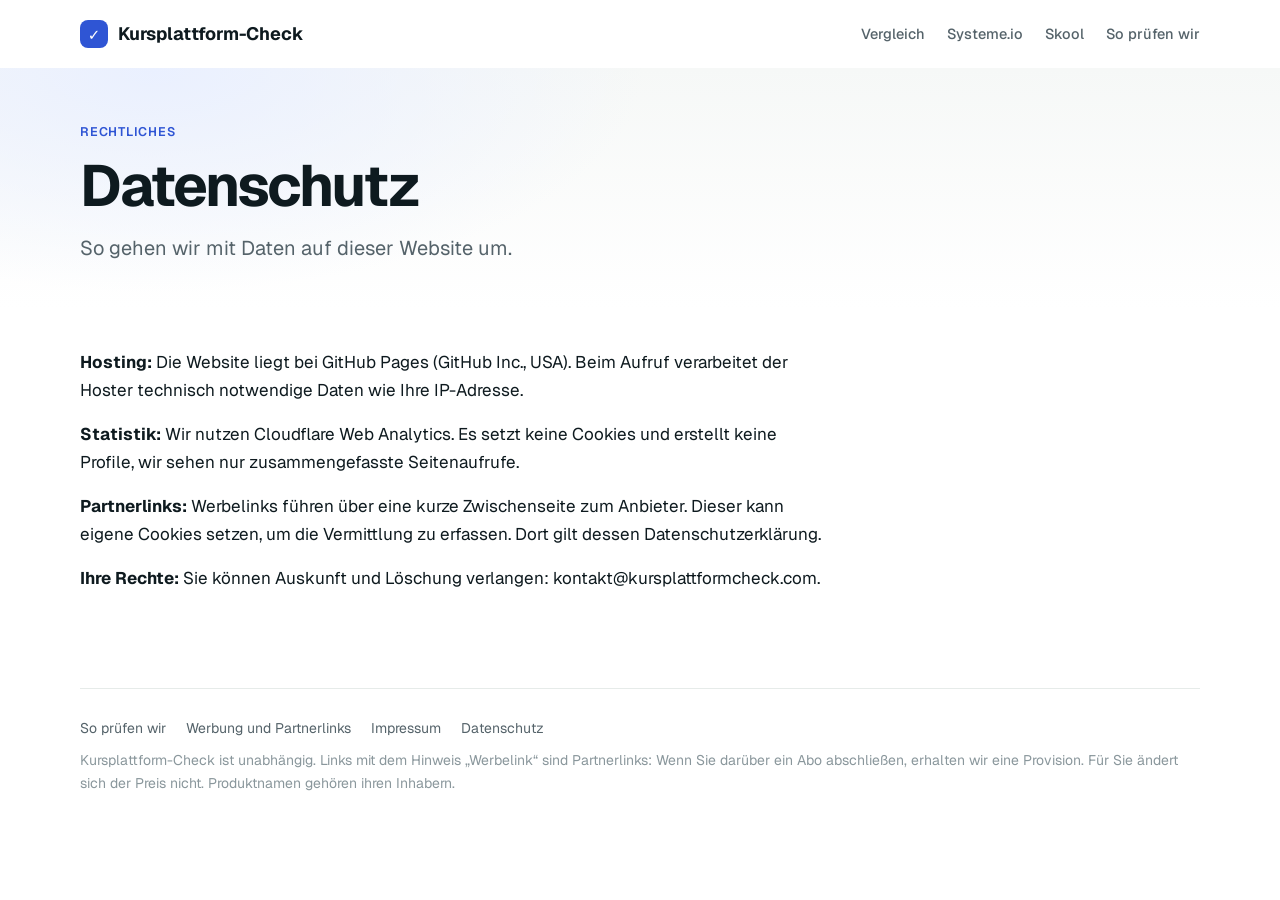
==== datenschutz.html @ 0caf2f84 "Kursplattform-Check: erste Version mit 10 Seiten Co-Authored-By: Claude Opus 5.5 <noreply@anthropic." ====
<!doctype html>
<html lang="de">
<head>
<meta charset="utf-8">
<meta name="viewport" content="width=device-width, initial-scale=1, viewport-fit=cover">
<title>Datenschutz</title>
<meta name="description" content="Datenschutzhinweise von Kursplattform-Check.">
<link rel="canonical" href="https://kursplattformcheck.com/datenschutz">
<link rel="icon" href="/favicon.svg" type="image/svg+xml">
<meta property="og:type" content="article"><meta property="og:site_name" content="Kursplattform-Check"><meta property="og:title" content="Datenschutz"><meta property="og:description" content="Datenschutzhinweise von Kursplattform-Check."><meta property="og:url" content="https://kursplattformcheck.com/datenschutz"><meta property="og:locale" content="de_DE">
<script type="application/ld+json">{"@context": "https://schema.org", "@type": "WebPage", "name": "Datenschutz", "description": "Datenschutzhinweise von Kursplattform-Check.", "url": "https://kursplattformcheck.com/datenschutz", "inLanguage": "de", "dateModified": "2026-10-18", "publisher": {"@type": "Organization", "name": "Kursplattform-Check", "url": "https://kursplattformcheck.com/"}}</script>
<link rel="preconnect" href="https://fonts.googleapis.com">
<link rel="preconnect" href="https://fonts.gstatic.com" crossorigin>
<link rel="stylesheet" href="https://fonts.googleapis.com/css2?family=Geist:wght@400;500;600;700&family=Geist+Mono:wght@500&display=swap">
<link rel="stylesheet" href="/styles.css">
</head>
<body>
<div class="wrap">
  <header class="mast">
    <a class="logo" href="/"><span class="tick" aria-hidden="true">✓</span>Kursplattform-Check</a>
    <nav class="nav" aria-label="Hauptnavigation">
      <a href="/online-kurs-plattformen-vergleich">Vergleich</a>
      <a href="/systeme-io">Systeme.io</a>
      <a href="/skool-preise">Skool</a>
      <a href="/so-pruefen-wir">So prüfen wir</a>
    </nav>
  </header>
  <main>
    <div class="hero">
      
      <p class="eyebrow">Rechtliches</p>
      <h1>Datenschutz</h1>
      <p class="lede">So gehen wir mit Daten auf dieser Website um.</p>
      
    </div>
    <section>
      <p><strong>Hosting:</strong> Die Website liegt bei GitHub Pages (GitHub Inc., USA). Beim Aufruf verarbeitet der Hoster technisch notwendige Daten wie Ihre IP-Adresse.</p>
      <p><strong>Statistik:</strong> Wir nutzen Cloudflare Web Analytics. Es setzt keine Cookies und erstellt keine Profile, wir sehen nur zusammengefasste Seitenaufrufe.</p>
      <p><strong>Partnerlinks:</strong> Werbelinks führen über eine kurze Zwischenseite zum Anbieter. Dieser kann eigene Cookies setzen, um die Vermittlung zu erfassen. Dort gilt dessen Datenschutzerklärung.</p>
      <p><strong>Ihre Rechte:</strong> Sie können Auskunft und Löschung verlangen: kontakt@kursplattformcheck.com.</p>
    </section>
  </main>

  <footer>
    <nav aria-label="Fußzeile"><a href="/so-pruefen-wir">So prüfen wir</a><a href="/so-pruefen-wir#werbung">Werbung und Partnerlinks</a><a href="/impressum">Impressum</a><a href="/datenschutz">Datenschutz</a></nav>
    <p>Kursplattform-Check ist unabhängig. Links mit dem Hinweis „Werbelink“ sind Partnerlinks: Wenn Sie darüber ein Abo abschließen, erhalten wir eine Provision. Für Sie ändert sich der Preis nicht. Produktnamen gehören ihren Inhabern.</p>
  </footer>
</div>
<script defer src="https://static.cloudflareinsights.com/beacon.min.js" data-cf-beacon='{"token": "96a911f5229b49dcb7c560c0ac0df2f9"}'></script>
</body>
</html>
---- styles.css ----
/* Layout: calm, modern product site. Light surfaces, one teal accent, generous whitespace, compact cards. */
:root{
  --bg:#ffffff; --bg-2:#f6f8f7; --card:#ffffff; --ink:#0e1a1f; --ink-2:#55636a; --ink-3:#8a979c; --line:#e6ebe9;
  --accent:#2f55d4; --accent-ink:#ffffff; --accent-soft:#eaf0ff; --warn:#a46a00; --warn-soft:#fdf3e1; --bad:#b4442a; --bad-soft:#fbece7;
  --shadow:0 1px 2px rgba(14,26,31,.04),0 6px 20px rgba(14,26,31,.06); --shadow-lg:0 2px 6px rgba(14,26,31,.05),0 24px 48px rgba(14,26,31,.10);
  --sans:"Geist", ui-sans-serif, system-ui, -apple-system, "Segoe UI", sans-serif; --mono:"Geist Mono", ui-monospace, Menlo, monospace;
  --r:14px;
}
@media (prefers-color-scheme:dark){:root:not([data-theme="light"]){
  --bg:#0c1214; --bg-2:#11191c; --card:#141d20; --ink:#e9efee; --ink-2:#a3b0b4; --ink-3:#74838a; --line:#223036;
  --accent:#8aa6ff; --accent-ink:#0b1430; --accent-soft:#17213f; --warn:#e5b453; --warn-soft:#2c2412; --bad:#ec8b6f; --bad-soft:#33201a;
  --shadow:0 1px 2px rgba(0,0,0,.3),0 6px 20px rgba(0,0,0,.3); --shadow-lg:0 2px 6px rgba(0,0,0,.3),0 24px 48px rgba(0,0,0,.45); color-scheme:dark}}
:root[data-theme="dark"]{
  --bg:#0c1214; --bg-2:#11191c; --card:#141d20; --ink:#e9efee; --ink-2:#a3b0b4; --ink-3:#74838a; --line:#223036;
  --accent:#8aa6ff; --accent-ink:#0b1430; --accent-soft:#17213f; --warn:#e5b453; --warn-soft:#2c2412; --bad:#ec8b6f; --bad-soft:#33201a;
  --shadow:0 1px 2px rgba(0,0,0,.3),0 6px 20px rgba(0,0,0,.3); --shadow-lg:0 2px 6px rgba(0,0,0,.3),0 24px 48px rgba(0,0,0,.45); color-scheme:dark}

*{box-sizing:border-box}
html{-webkit-text-size-adjust:100%;scroll-behavior:smooth}
body{margin:0;background:var(--bg);color:var(--ink);font:400 17px/1.65 var(--sans);overflow-x:clip;
  padding-left:max(20px, env(safe-area-inset-left, 0px));padding-right:max(20px, env(safe-area-inset-right, 0px))}
a{color:var(--accent);text-decoration-thickness:1px;text-underline-offset:3px}
a:focus-visible,button:focus-visible,input:focus-visible,summary:focus-visible{outline:2px solid var(--accent);outline-offset:3px;border-radius:6px}
p{margin:0}
.wrap{max-width:1120px;margin:0 auto}
.draftbar{margin:0 calc(-1 * max(20px, env(safe-area-inset-left, 0px)));padding:6px 20px;background:var(--warn-soft);color:var(--warn);font:500 12px/1.4 var(--mono);text-align:center}

/* header */
.mast{display:flex;flex-wrap:wrap;align-items:center;justify-content:space-between;gap:10px 28px;padding-block:20px}
.logo{display:flex;align-items:center;gap:10px;font:700 18px/1 var(--sans);letter-spacing:-.01em;color:var(--ink);text-decoration:none}
.logo .tick{display:inline-grid;place-items:center;width:28px;height:28px;border-radius:8px;background:var(--accent);color:var(--accent-ink);font-size:15px;font-weight:700}
.nav{display:flex;flex-wrap:wrap;gap:4px 22px;font:500 14.5px/1.4 var(--sans)}
.nav a{color:var(--ink-2);text-decoration:none}
.nav a:hover,.nav a[aria-current="page"]{color:var(--ink)}

/* type */
h1,h2,h3{margin:0;font-family:var(--sans);text-wrap:balance;color:var(--ink)}
h1{font-weight:700;font-size:clamp(34px,5.4vw,58px);line-height:1.04;letter-spacing:-.035em}
h2{font-weight:650;font-size:clamp(24px,3vw,32px);line-height:1.15;letter-spacing:-.02em}
h3{font-weight:600;font-size:17px;line-height:1.3;letter-spacing:-.005em}
.eyebrow{font:600 12.5px/1.3 var(--sans);letter-spacing:.06em;text-transform:uppercase;color:var(--accent)}
.lede{font-size:clamp(18px,2vw,20px);line-height:1.55;color:var(--ink-2);max-width:60ch}
.small{font-size:14px;line-height:1.55;color:var(--ink-2)}
.mono{font-family:var(--mono)}

/* page hero (subpages) */
.hero{position:relative;isolation:isolate;display:grid;gap:16px;padding-block:56px 44px;max-width:820px}
.hero::before{content:"";position:absolute;inset:0 calc(50% - 50vw);z-index:-1;
  background:radial-gradient(700px 320px at 12% 0%, var(--accent-soft), transparent 70%),linear-gradient(var(--bg-2),var(--bg))}
.badge-icon{width:48px;height:48px;border-radius:12px;display:grid;place-items:center;background:var(--card);border:1px solid var(--line);color:var(--accent);box-shadow:var(--shadow)}
.badge-icon svg{width:24px;height:24px}
.actions{display:flex;flex-wrap:wrap;gap:10px;align-items:center}
.stamp{display:inline-flex;align-items:center;gap:6px;font:500 13px/1 var(--sans);color:var(--ink-2);padding:7px 11px;border-radius:999px;background:var(--card);border:1px solid var(--line)}
.stamp span:first-child{color:var(--accent);font-weight:600}
.stamp span:first-child::before{content:"✓ "}
.disclosure{font-size:12.5px;color:var(--ink-3)}

/* chips */
.chip{display:inline-flex;align-items:center;gap:6px;font:600 12px/1 var(--sans);padding:6px 10px;border-radius:999px;white-space:nowrap}
.chip::before{content:"";width:6px;height:6px;border-radius:50%;background:currentColor}
.chip.open{background:var(--accent-soft);color:var(--accent)}
.chip.paused{background:var(--warn-soft);color:var(--warn)}
.chip.closed{background:var(--bad-soft);color:var(--bad)}

/* sections */
main > section{display:grid;gap:16px;padding-block:40px;max-width:820px}
main > section.wide{max-width:none}
section > p, section > ul, section > ol{max-width:68ch}
.section-head{display:flex;justify-content:space-between;align-items:end;gap:16px;flex-wrap:wrap}

/* tables */
.sheet{overflow-x:auto;background:var(--card);border:1px solid var(--line);border-radius:var(--r);box-shadow:var(--shadow)}
table{width:100%;border-collapse:collapse;font:15px/1.5 var(--sans)}
th,td{text-align:left;vertical-align:top;padding:13px 16px;border-bottom:1px solid var(--line)}
tr:last-child td{border-bottom:0}
thead th{font:600 12px/1.3 var(--sans);letter-spacing:.05em;text-transform:uppercase;color:var(--ink-3);background:var(--bg-2)}
td:first-child{font-weight:550;color:var(--ink)}
td.v{font:500 12.5px/1.4 var(--sans);white-space:nowrap}
td.v a{color:var(--ink-3)}
td.num{font-variant-numeric:tabular-nums;white-space:nowrap;font-weight:600}
@media (max-width:640px){table{font-size:14px}th,td{padding:10px}td.v,td.num{white-space:normal}}

/* fit */
.fit{display:grid;grid-template-columns:1fr 1fr;gap:14px}
.fit > div{min-width:0;background:var(--card);border:1px solid var(--line);border-radius:var(--r);padding:20px;box-shadow:var(--shadow)}
.fit h3{margin-bottom:10px;display:flex;align-items:center;gap:8px}
.fit > div:first-child h3::before{content:"✓";display:grid;place-items:center;width:22px;height:22px;border-radius:50%;background:var(--accent-soft);color:var(--accent);font-size:12px;flex:none}
.fit > div:last-child h3::before{content:"✕";display:grid;place-items:center;width:22px;height:22px;border-radius:50%;background:var(--bad-soft);color:var(--bad);font-size:11px;flex:none}
.fit ul{margin:0;padding-left:18px;font-size:15.5px;color:var(--ink-2);display:grid;gap:6px}
@media (max-width:640px){.fit{grid-template-columns:1fr}}

/* buttons */
.btn{display:inline-flex;align-items:center;justify-content:center;gap:8px;padding:13px 20px;border-radius:10px;border:1px solid var(--accent);background:var(--accent);color:var(--accent-ink);font:600 15px/1 var(--sans);text-decoration:none;cursor:pointer;transition:transform .12s ease, box-shadow .12s ease}
.btn:hover{transform:translateY(-1px);box-shadow:0 6px 18px rgba(47,85,212,.25)}
.btn.ghost{background:var(--card);color:var(--ink);border-color:var(--line)}
.btn[disabled]{opacity:.55;cursor:not-allowed;transform:none;box-shadow:none}
.aff{font:500 11.5px/1.3 var(--sans);color:var(--ink-3)}

/* forms, alert */
.alert{background:var(--card);border:1px solid var(--line);border-radius:var(--r);padding:22px;display:grid;gap:12px;box-shadow:var(--shadow)}
form{display:flex;flex-wrap:wrap;gap:8px}
input[type="email"]{flex:1 1 220px;min-width:0;padding:13px 14px;border:1px solid var(--line);border-radius:10px;background:var(--bg-2);color:var(--ink);font:16px var(--sans)}
.note{font-size:13.5px;color:var(--accent)}

/* chooser */
.chooser{background:var(--card);border:1px solid var(--line);border-radius:var(--r);padding:22px;display:grid;gap:18px;box-shadow:var(--shadow)}
fieldset{border:0;margin:0;padding:0;display:grid;gap:8px}
legend{font:600 16px/1.35 var(--sans);margin-bottom:8px}
.opts{display:flex;flex-wrap:wrap;gap:8px}
.opts label{display:inline-flex;align-items:center;gap:8px;padding:10px 14px;border:1px solid var(--line);border-radius:10px;font:500 15px/1.2 var(--sans);cursor:pointer;background:var(--bg-2)}
.opts label:has(input:checked){border-color:var(--accent);background:var(--accent-soft)}
.opts input{accent-color:var(--accent)}
.result{border-top:1px solid var(--line);padding-top:16px;display:grid;gap:8px}
.result h3{font-size:22px}

/* lists */
.steps{margin:0;padding-left:22px;display:grid;gap:10px;color:var(--ink-2)}
.corr{font:13px/1.5 var(--mono);color:var(--ink-3)}

/* FAQ */
.faq{display:grid;border-top:1px solid var(--line)}
.faq details{border-bottom:1px solid var(--line);padding:16px 0}
.faq summary{cursor:pointer;font:600 16.5px/1.4 var(--sans);list-style:none;display:flex;justify-content:space-between;gap:12px}
.faq summary::-webkit-details-marker{display:none}
.faq summary::after{content:"+";font:400 22px/1 var(--sans);color:var(--ink-3)}
.faq details[open] summary::after{content:"–"}
.faq details p{margin-top:8px;font-size:15.5px;color:var(--ink-2)}

/* icons */
.ico{width:40px;height:40px;border-radius:11px;display:grid;place-items:center;background:var(--accent-soft);color:var(--accent);flex:none}
.ico svg{width:21px;height:21px}

/* ===== homepage ===== */
.home-hero{position:relative;isolation:isolate;display:grid;grid-template-columns:minmax(0,1.1fr) minmax(0,.9fr);gap:48px;align-items:center;padding-block:56px 64px}
.home-hero::before{content:"";position:absolute;inset:0 calc(50% - 50vw);z-index:-1;
  background:radial-gradient(800px 380px at 85% 10%, var(--accent-soft), transparent 70%),radial-gradient(600px 300px at 0% 100%, var(--bg-2), transparent 70%)}
.home-hero .copy{display:grid;gap:20px;min-width:0}
.pill{justify-self:start;display:inline-flex;align-items:center;gap:8px;padding:6px 12px;border-radius:999px;background:var(--card);border:1px solid var(--line);font:500 13px/1 var(--sans);color:var(--ink-2);box-shadow:var(--shadow)}
.pill b{color:var(--accent);font-weight:600}
.trustline{display:flex;flex-wrap:wrap;gap:8px 20px;margin:0;padding:0;list-style:none;font:500 14px/1.4 var(--sans);color:var(--ink-2)}
.trustline li{display:flex;align-items:center;gap:7px}
.trustline li::before{content:"✓";display:grid;place-items:center;width:18px;height:18px;border-radius:50%;background:var(--accent-soft);color:var(--accent);font-size:10px;font-weight:700}
.stack{position:relative;min-height:340px;min-width:0}
.mini{position:absolute;width:min(300px,82%);background:var(--card);border:1px solid var(--line);border-radius:16px;padding:16px 18px;box-shadow:var(--shadow-lg);display:grid;gap:8px}
.mini .row{display:flex;justify-content:space-between;align-items:center;gap:10px}
.mini .k{font:500 13px/1.3 var(--sans);color:var(--ink-3)}
.mini .v{font:700 22px/1.1 var(--sans);letter-spacing:-.02em}
.mini .t{font:600 15px/1.3 var(--sans)}
.mini.m1{top:0;right:6%;transform:rotate(2deg)}
.mini.m2{top:118px;left:0;transform:rotate(-2deg)}
.mini.m3{top:232px;right:0;transform:rotate(1deg)}
@media (max-width:860px){.home-hero{grid-template-columns:1fr;gap:28px;padding-block:36px 40px}.stack{min-height:0;display:grid;gap:12px}.mini{position:static;width:100%;transform:none}}

.grid3{display:grid;grid-template-columns:repeat(3,minmax(0,1fr));gap:14px}
@media (max-width:900px){.grid3{grid-template-columns:repeat(2,minmax(0,1fr))}}
@media (max-width:560px){.grid3{grid-template-columns:1fr}}
.prog{display:grid;grid-template-columns:auto 1fr;gap:4px 14px;align-items:center;background:var(--card);border:1px solid var(--line);border-radius:var(--r);padding:18px;text-decoration:none;color:inherit;box-shadow:var(--shadow);transition:transform .15s ease, box-shadow .15s ease;min-width:0}
.prog:hover{transform:translateY(-2px);box-shadow:var(--shadow-lg)}
.prog .ico{grid-row:span 2}
.prog .meta{display:flex;align-items:center;gap:8px;flex-wrap:wrap;font:500 13.5px/1.3 var(--sans);color:var(--ink-2)}

.linklist{display:grid;grid-template-columns:1fr 1fr;gap:0 28px;border-top:1px solid var(--line)}
.linklist a{display:flex;align-items:center;gap:14px;padding:14px 4px;border-bottom:1px solid var(--line);text-decoration:none;color:var(--ink);min-width:0}
.linklist a::after{content:"→";margin-left:auto;color:var(--ink-3);transition:transform .15s ease}
.linklist a:hover::after{transform:translateX(3px);color:var(--accent)}
.linklist .ico{width:34px;height:34px;border-radius:9px}
.linklist .ico svg{width:18px;height:18px}
.linklist b{font-weight:600}
.linklist .sub{display:block;font-size:13.5px;color:var(--ink-2)}
@media (max-width:700px){.linklist{grid-template-columns:1fr}}

.band{display:flex;flex-wrap:wrap;align-items:center;justify-content:space-between;gap:16px 28px;background:var(--accent-soft);border-radius:18px;padding:26px 28px}
.band .txt{display:grid;gap:4px;min-width:0;flex:1 1 320px}
.band form{flex:1 1 340px}

/* footer */
footer{margin-top:56px;padding-block:28px 40px;border-top:1px solid var(--line);display:grid;gap:10px;font:14px/1.6 var(--sans);color:var(--ink-3)}
footer nav{display:flex;flex-wrap:wrap;gap:6px 20px}
footer a{color:var(--ink-2);text-decoration:none}
footer a:hover{color:var(--ink)}

/* legacy class shims */
.trust,.hero-art,.report{display:none}
.briefs,.guides{display:grid;gap:12px}
@media (prefers-reduced-motion:reduce){*{transition:none!important;animation:none!important;scroll-behavior:auto!important}}
.hero{max-width:none}
.hero > *{max-width:820px}
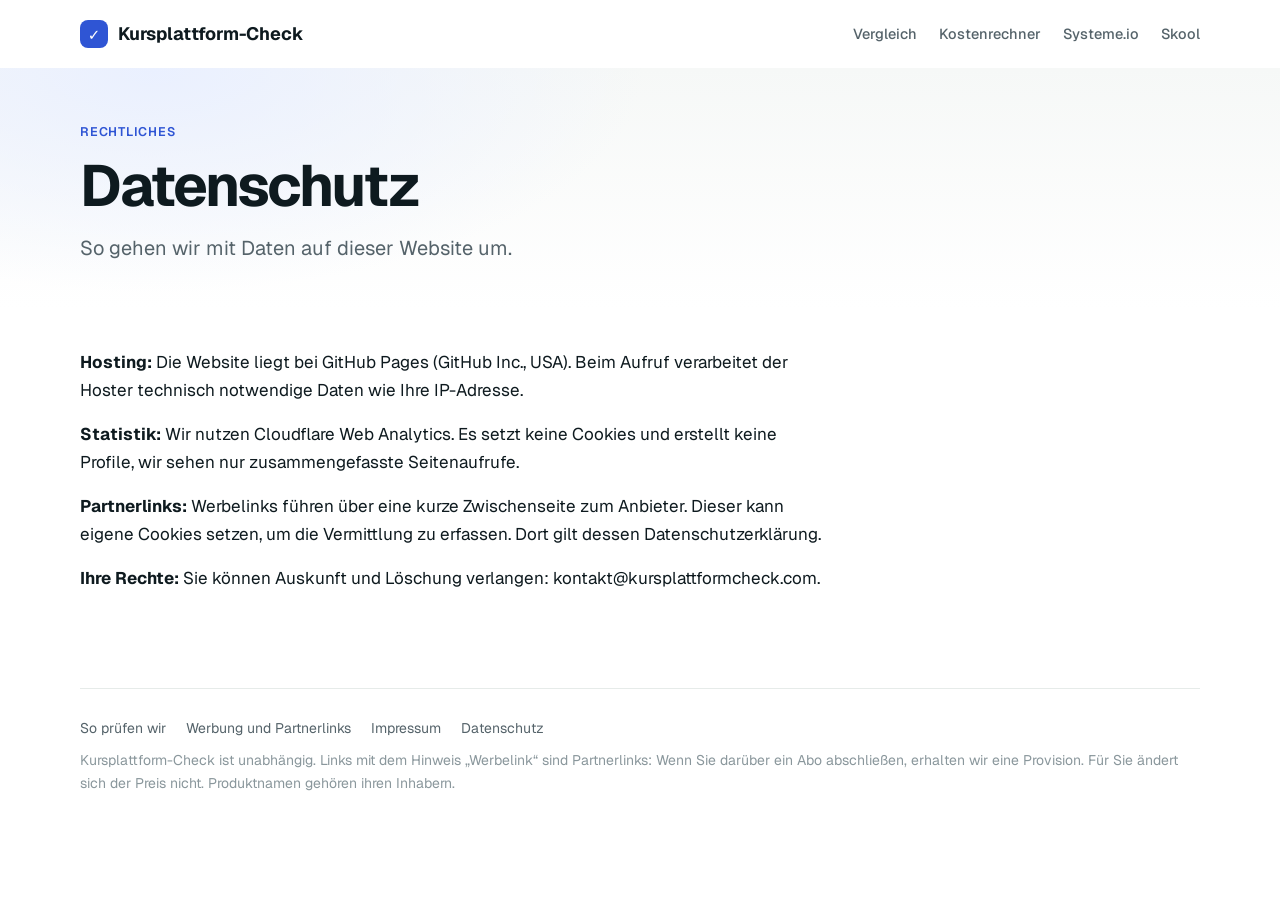
==== commit 4fe08bbc: "Mehr Abschlüsse: Plattform-Finder, Kostenrechner, Empfehlungsbox, CTAs mit Sicherheitshinweisen, Sti" ====
--- a/datenschutz.html
+++ b/datenschutz.html
@@ -20,9 +20,9 @@
     <a class="logo" href="/"><span class="tick" aria-hidden="true">✓</span>Kursplattform-Check</a>
     <nav class="nav" aria-label="Hauptnavigation">
       <a href="/online-kurs-plattformen-vergleich">Vergleich</a>
+      <a href="/kostenrechner">Kostenrechner</a>
       <a href="/systeme-io">Systeme.io</a>
       <a href="/skool-preise">Skool</a>
-      <a href="/so-pruefen-wir">So prüfen wir</a>
     </nav>
   </header>
   <main>
@@ -31,6 +31,7 @@
       <p class="eyebrow">Rechtliches</p>
       <h1>Datenschutz</h1>
       <p class="lede">So gehen wir mit Daten auf dieser Website um.</p>
+      
       
     </div>
     <section>
--- a/styles.css
+++ b/styles.css
@@ -185,3 +185,50 @@
 @media (prefers-reduced-motion:reduce){*{transition:none!important;animation:none!important;scroll-behavior:auto!important}}
 .hero{max-width:none}
 .hero > *{max-width:820px}
+
+/* --- Conversion components --- */
+.cta{display:grid;gap:8px;margin-top:6px}
+.assure{list-style:none;margin:0;padding:0;display:flex;flex-wrap:wrap;gap:6px 14px;font:500 13px/1.3 var(--sans);color:var(--ink-2)}
+.assure li{display:inline-flex;align-items:center;gap:6px}
+.assure li::before{content:"✓";color:var(--accent);font-weight:700}
+.hero .cta{margin-top:4px}
+.pick{display:grid;gap:14px;background:var(--card);border:1.5px solid var(--accent);border-radius:calc(var(--r) + 4px);padding:22px;box-shadow:var(--shadow-lg);margin-block:8px 0}
+.pick-top{display:grid;gap:6px}
+.pick-top .chip{justify-self:start}
+.pick-top h2{margin:4px 0 0}
+.pick-top p{margin:0;color:var(--ink-2)}
+.why{list-style:none;margin:0;padding:0;display:grid;gap:8px}
+.why li{display:grid;grid-template-columns:22px 1fr;gap:8px;align-items:start;font-size:15.5px}
+.why li::before{content:"✓";display:grid;place-items:center;width:20px;height:20px;border-radius:50%;background:var(--accent-soft);color:var(--accent);font:700 11px/1 var(--sans);margin-top:2px}
+tr.ctarow td{vertical-align:top;padding-top:14px;padding-bottom:16px}
+tr.ctarow .btn{padding:10px 14px;font-size:14px;white-space:nowrap}
+tr.ctarow .aff{display:block;margin-top:6px}
+th .chip{margin-left:6px;vertical-align:middle;text-transform:none;letter-spacing:0}
+.finder{background:var(--card);border:1px solid var(--line);border-radius:calc(var(--r) + 4px);padding:24px;box-shadow:var(--shadow);display:grid;gap:18px}
+.finder fieldset{border:0;margin:0;padding:0;display:grid;gap:8px;min-width:0}
+.finder legend{font:600 15.5px/1.4 var(--sans);margin-bottom:8px;padding:0}
+.opts{display:flex;flex-wrap:wrap;gap:8px}
+.opts label{position:relative;cursor:pointer}
+.opts input{position:absolute;opacity:0;pointer-events:none}
+.opts span{display:inline-flex;padding:10px 14px;border:1px solid var(--line);border-radius:10px;font:500 14.5px/1.3 var(--sans);background:var(--card);transition:border-color .12s, background .12s}
+.opts input:checked + span{border-color:var(--accent);background:var(--accent-soft);color:var(--accent)}
+.opts input:focus-visible + span{outline:2px solid var(--accent);outline-offset:2px}
+.result{border-top:1px solid var(--line);padding-top:18px;display:grid;gap:10px}
+.result h3{margin:0;font-size:20px}
+.result p{margin:0;color:var(--ink-2)}
+.calc{display:grid;grid-template-columns:repeat(2,minmax(0,1fr));gap:14px}
+.calc label{display:grid;gap:6px;font:600 14.5px/1.3 var(--sans)}
+.calc input{font:500 17px/1 var(--sans);padding:12px 14px;border:1px solid var(--line);border-radius:10px;background:var(--card);color:var(--ink);width:100%;box-sizing:border-box}
+tr.best td{background:var(--accent-soft)}
+tr.best td:first-child{font-weight:700;color:var(--accent)}
+.save{font:600 16px/1.4 var(--sans)}
+.stickybar{position:fixed;left:50%;bottom:12px;transform:translateX(-50%);z-index:50;width:min(760px,calc(100% - 24px));box-sizing:border-box;display:flex;align-items:center;justify-content:space-between;gap:12px;padding:10px 12px 10px 16px;background:var(--card);border:1px solid var(--line);border-radius:14px;box-shadow:var(--shadow-lg)}
+.stickybar[hidden]{display:none}
+.sb-t{font:500 14px/1.3 var(--sans);color:var(--ink-2)}
+.sb-t b{color:var(--ink)}
+.sb-a{display:flex;align-items:center;gap:8px;flex:none}
+.sb-a .btn{padding:10px 14px;font-size:14px}
+@media (max-width:640px){.calc{grid-template-columns:1fr}.sb-t{font-size:13px}.sb-a .aff{display:none}.stickybar .btn::after{content:" · Werbelink";font-weight:500;opacity:.8;font-size:12px}}
+.finder .opts label{padding:0;border:0;background:none;display:inline-flex}
+.sr-only{position:absolute;width:1px;height:1px;overflow:hidden;clip:rect(0 0 0 0);white-space:nowrap}
+main > .pick{max-width:820px;box-sizing:border-box}
